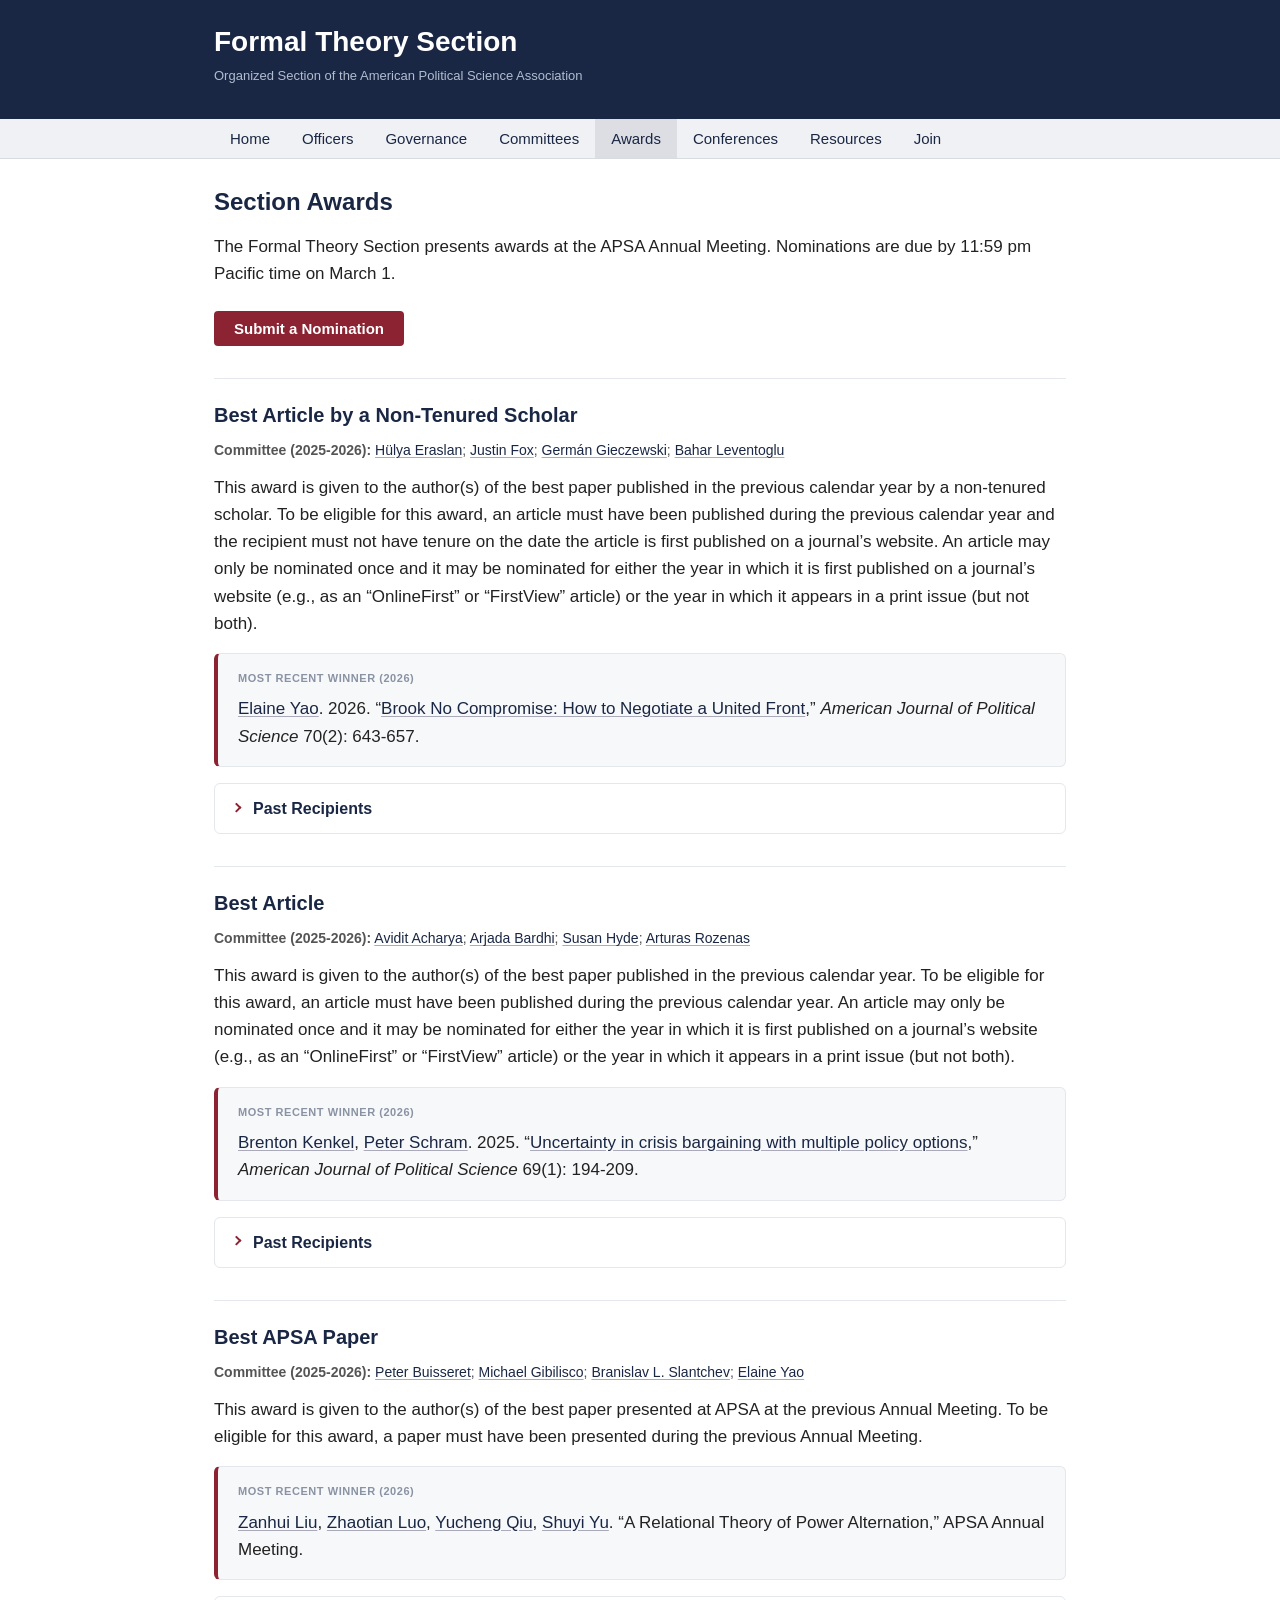
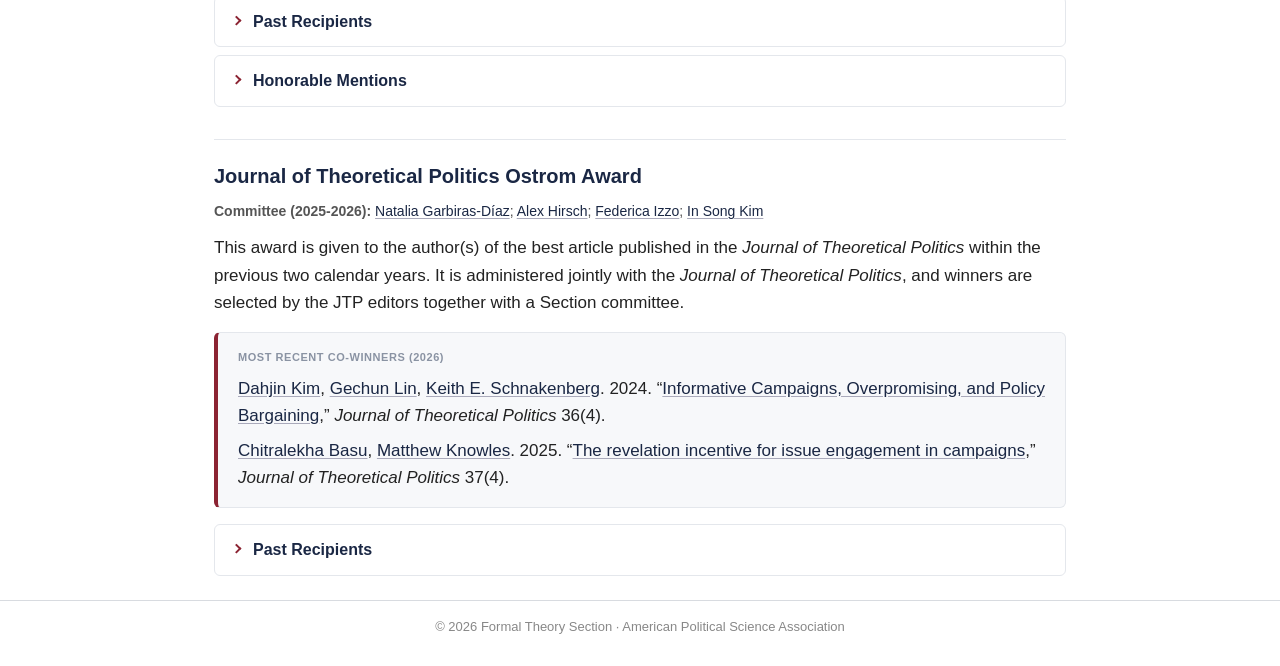
==== awards/index.html @ 9ce3aaee "Add files via upload" ====
<!DOCTYPE html>
<html lang="en">
<head>
  <meta charset="UTF-8">
  <meta name="viewport" content="width=device-width, initial-scale=1">
  <meta name="description" content="Organized Section of the American Political Science Association">
  <title>Awards | Formal Theory Section</title>
  <link rel="stylesheet" href="/css/style.css">
</head>
<body>
  <input type="checkbox" id="nav-toggle" class="nav-toggle" aria-label="Toggle navigation">

  <header class="site-header">
    <div class="container">
      <div>
        <a class="site-title" href="/">Formal Theory Section</a>
        <p class="site-subtitle">Organized Section of the American Political Science Association</p>
      </div>
      <label for="nav-toggle" class="nav-toggle-label"><span></span></label>
    </div>
  </header>

  <nav class="site-nav">
  <div class="container">
    <ul class="nav-links">
      
        <li>
          <a href="/">Home</a>
        </li>
      
        <li>
          <a href="/officers/">Officers</a>
        </li>
      
        <li>
          <a href="/governance/">Governance</a>
        </li>
      
        <li>
          <a href="/committees/">Committees</a>
        </li>
      
        <li class="active">
          <a href="/awards/">Awards</a>
        </li>
      
        <li>
          <a href="/conferences/">Conferences</a>
        </li>
      
        <li>
          <a href="/resources/">Resources</a>
        </li>
      
        <li>
          <a href="/join/">Join</a>
        </li>
      
    </ul>
  </div>
</nav>


  <main class="container">
    <h1 id="section-awards">Section Awards</h1>

<p>The Formal Theory Section presents awards at the APSA Annual Meeting. Nominations are due by 11:59 pm Pacific time on March 1.</p>

<div class="action-links">
  <a href="https://docs.google.com/forms/d/e/1FAIpQLSf7DLHlLGU-rUM0ptBWgCRl1wrGgBllB4pmg8CHPSzz0Dv0iA/viewform" target="_blank" rel="noopener">Submit a Nomination</a>
</div>

<div class="award-section">

  <h2 id="best-article-by-a-non-tenured-scholar">Best Article by a Non-Tenured Scholar</h2>

  <p class="committee"><strong>Committee (2025-2026):</strong> <a href="https://sites.google.com/view/hulya-eraslan/home" target="_blank" rel="noopener">Hülya Eraslan</a>; <a href="https://sites.wustl.edu/justinfox/" target="_blank" rel="noopener">Justin Fox</a>; <a href="https://germang.scholar.princeton.edu/" target="_blank" rel="noopener">Germán Gieczewski</a>; <a href="https://people.duke.edu/~bl38/" target="_blank" rel="noopener">Bahar Leventoglu</a></p>

  <p>This award is given to the author(s) of the best paper published in the previous calendar year by a non-tenured scholar. To be eligible for this award, an article must have been published during the previous calendar year and the recipient must not have tenure on the date the article is first published on a journal’s website. An article may only be nominated once and it may be nominated for either the year in which it is first published on a journal’s website (e.g., as an “OnlineFirst” or “FirstView” article) or the year in which it appears in a print issue (but not both).</p>

  <div class="card card-accent card-winner">
    <div class="person-role">Most Recent Winner (2026)</div>

    <p><a href="https://ecyao.github.io/" target="_blank" rel="noopener">Elaine Yao</a>. 2026. “<a href="https://doi.org/10.1111/ajps.12986" target="_blank" rel="noopener">Brook No Compromise: How to Negotiate a United Front</a>,” <em>American Journal of Political Science</em> 70(2): 643-657.</p>

  </div>

  <details class="acc">
<summary>Past Recipients</summary>
<div class="acc-body">

<table>
  <tbody>
  
    
    <tr>
      
      <td>2025</td>
      <td><a href="https://www.korhankocak.com/" target="_blank" rel="noopener">Korhan Kocak</a>, <a href="https://germang.scholar.princeton.edu/" target="_blank" rel="noopener">Germán Gieczewski</a></td>
      <td><a href="https://doi.org/10.1111/ajps.12913" target="_blank" rel="noopener">Collective Procrastination and Protest Cycles</a></td>
    </tr>
  
    
    <tr>
      
      <td>2024</td>
      <td><a href="https://taraslough.github.io/" target="_blank" rel="noopener">Tara Slough</a></td>
      <td><a href="https://doi.org/10.1111/ajps.12715" target="_blank" rel="noopener">Phantom Counterfactuals</a></td>
    </tr>
  
    
    <tr>
      
      <td>2023</td>
      <td><a href="https://www.christopherli.net" target="_blank" rel="noopener">Christopher Li</a>, <a href="https://germang.scholar.princeton.edu/" target="_blank" rel="noopener">Germán Gieczewski</a></td>
      <td><a href="https://doi.org/10.1111/ajps.12609" target="_blank" rel="noopener">Dynamic Policy Sabotage</a></td>
    </tr>
  
    
    <tr>
      
      <td>2022</td>
      <td><a href="https://www.linkedin.com/in/shichao-ma" target="_blank" rel="noopener">Schichao Ma</a></td>
      <td><a href="https://doi.org/10.1561/100.00018098" target="_blank" rel="noopener">Candidate Elimination in Competitive Autocracies</a></td>
    </tr>
  
  </tbody>
</table>
</div>
</details>

</div>

<div class="award-section">

  <h2 id="best-article">Best Article</h2>

  <p class="committee"><strong>Committee (2025-2026):</strong> <a href="https://aviditacharya.humsci.stanford.edu/" target="_blank" rel="noopener">Avidit Acharya</a>; <a href="https://www.arjadabardhi.com/" target="_blank" rel="noopener">Arjada Bardhi</a>; <a href="https://hydesusan.github.io/" target="_blank" rel="noopener">Susan Hyde</a>; <a href="http://www.arozenas.net/" target="_blank" rel="noopener">Arturas Rozenas</a></p>

  <p>This award is given to the author(s) of the best paper published in the previous calendar year. To be eligible for this award, an article must have been published during the previous calendar year. An article may only be nominated once and it may be nominated for either the year in which it is first published on a journal’s website (e.g., as an “OnlineFirst” or “FirstView” article) or the year in which it appears in a print issue (but not both).</p>

  <div class="card card-accent card-winner">
    <div class="person-role">Most Recent Winner (2026)</div>

    <p><a href="https://bkenkel.com/" target="_blank" rel="noopener">Brenton Kenkel</a>, <a href="https://peterschram.com/" target="_blank" rel="noopener">Peter Schram</a>. 2025. “<a href="https://doi.org/10.1111/ajps.12849" target="_blank" rel="noopener">Uncertainty in crisis bargaining with multiple policy options</a>,” <em>American Journal of Political Science</em> 69(1): 194-209.</p>

  </div>

  <details class="acc">
<summary>Past Recipients</summary>
<div class="acc-body">

<table>
  <tbody>
  
    
    <tr>
      
      <td>2025</td>
      <td><a href="https://sites.google.com/stanford.edu/steven-callander/" target="_blank" rel="noopener">Steven Callander</a>, <a href="https://www.linkedin.com/in/dana-foarta/" target="_blank" rel="noopener">Dana Foarta</a>, <a href="https://sites.google.com/site/takuosugaya/home" target="_blank" rel="noopener">Takuo Sugaya</a></td>
      <td><a href="https://doi.org/10.1111/ajps.12784" target="_blank" rel="noopener">The Dynamics of a Policy Outcome: Market Response and Bureaucratic Enforcement of a Policy Change</a></td>
    </tr>
  
    
    <tr>
      
      <td>2024</td>
      <td><a href="https://carloprato.com/" target="_blank" rel="noopener">Carlo Prato</a>, Edoardo Grillo</td>
      <td><a href="https://doi.org/10.1111/ajps.12672" target="_blank" rel="noopener">Reference Points and Democratic Backsliding</a></td>
    </tr>
  
    
    <tr>
      
      <td>2023</td>
      <td>Seth J. Hill</td>
      <td><a href="https://doi.org/10.1086/714922" target="_blank" rel="noopener">A Theory of Intensity, Electoral Competition, and Costly Political Action</a></td>
    </tr>
  
    
    <tr>
      
      <td>2022</td>
      <td><a href="https://sites.google.com/site/dziudawiola/home" target="_blank" rel="noopener">Wioletta Dziuda</a>, Will Howell</td>
      <td><a href="https://doi.org/10.1111/ajps.12568" target="_blank" rel="noopener">Political scandal: a theory</a></td>
    </tr>
  
    
    <tr>
      
      <td>2022</td>
      <td><a href="https://www.michaelfjoseph.com" target="_blank" rel="noopener">Michael F. Joseph</a></td>
      <td><a href="https://doi.org/10.1086/709145" target="_blank" rel="noopener">A Little Bit of Cheap Talk Is a Dangerous Thing</a></td>
    </tr>
  
  </tbody>
</table>
</div>
</details>

</div>

<div class="award-section">

  <h2 id="best-apsa-paper">Best APSA Paper</h2>

  <p class="committee"><strong>Committee (2025-2026):</strong> <a href="https://sites.google.com/view/pbuisseret/home" target="_blank" rel="noopener">Peter Buisseret</a>; <a href="https://michaelgibilisco.com/" target="_blank" rel="noopener">Michael Gibilisco</a>; <a href="http://slantchev.ucsd.edu/" target="_blank" rel="noopener">Branislav L. Slantchev</a>; <a href="https://ecyao.github.io/" target="_blank" rel="noopener">Elaine Yao</a></p>

  <p>This award is given to the author(s) of the best paper presented at APSA at the previous Annual Meeting. To be eligible for this award, a paper must have been presented during the previous Annual Meeting.</p>

  <div class="card card-accent card-winner">
    <div class="person-role">Most Recent Winner (2026)</div>

    <p><a href="https://sites.google.com/view/zanhui-liu/homepage" target="_blank" rel="noopener">Zanhui Liu</a>, <a href="http://www.luozhaotian.net/" target="_blank" rel="noopener">Zhaotian Luo</a>, <a href="mailto:ycqiu2018@nsd.pku.edu.cn">Yucheng Qiu</a>, <a href="https://www.shuyiyyu.com/" target="_blank" rel="noopener">Shuyi Yu</a>. “A Relational Theory of Power Alternation,” APSA Annual Meeting.</p>

  </div>

  <details class="acc">
<summary>Past Recipients</summary>
<div class="acc-body">

<table>
  <tbody>
  
    
    <tr>
      
      <td>2025</td>
      <td><a href="http://www.jackpaine.com/" target="_blank" rel="noopener">Jack Paine</a></td>
      <td><a href="https://drive.google.com/file/d/1sGAbxRXD6pCESy2hRARiUkT2pQQrSL1p/view?usp=drive_link" target="_blank" rel="noopener">The Threat-Enhancing Effect of Authoritarian Power Sharing</a></td>
    </tr>
  
    
    <tr>
      
      <td>2024</td>
      <td>Joseph Ruggiero</td>
      <td>What Makes a World War? A Structural Analysis of Integration</td>
    </tr>
  
    
    <tr>
      
      <td>2023</td>
      <td><a href="https://sites.google.com/view/pbuisseret/home" target="_blank" rel="noopener">Peter Buisseret</a>, <a href="https://carloprato.com/" target="_blank" rel="noopener">Carlo Prato</a></td>
      <td>Politics Transformed? Electoral Competition Under Ranked Choice Voting</td>
    </tr>
  
  </tbody>
</table>
</div>
</details>

  <details class="acc">
<summary>Honorable Mentions</summary>
<div class="acc-body">

<table>
  <tbody>
  
    
    <tr>
      
      <td>2025</td>
      <td><a href="https://benshaver.github.io/" target="_blank" rel="noopener">Benjamin Shaver</a></td>
      <td><a href="https://benshaver.github.io/files/Ability%20BS.pdf" target="_blank" rel="noopener">Signaling Competence with Policy Replacement</a></td>
    </tr>
  
  </tbody>
</table>
</div>
</details>

</div>

<div class="award-section">

  <h2 id="journal-of-theoretical-politics-ostrom-award">Journal of Theoretical Politics Ostrom Award</h2>

  <p class="committee"><strong>Committee (2025-2026):</strong> <a href="https://www.nataliagarbirasdiaz.com/" target="_blank" rel="noopener">Natalia Garbiras-Díaz</a>; <a href="https://www.its.caltech.edu/~avhirsch/" target="_blank" rel="noopener">Alex Hirsch</a>; <a href="https://www.federicaizzo.com/" target="_blank" rel="noopener">Federica Izzo</a>; <a href="https://web.mit.edu/insong/www/" target="_blank" rel="noopener">In Song Kim</a></p>

  <p>This award is given to the author(s) of the best article published in the <em>Journal of Theoretical Politics</em> within the previous two calendar years. It is administered jointly with the <em>Journal of Theoretical Politics</em>, and winners are selected by the JTP editors together with a Section committee.</p>

  <div class="card card-accent card-winner">
    <div class="person-role">Most Recent Co-Winners (2026)</div>

    <p><a href="https://dahjinkim.github.io/" target="_blank" rel="noopener">Dahjin Kim</a>, <a href="https://lingechun.github.io/" target="_blank" rel="noopener">Gechun Lin</a>, <a href="https://www.keith-schnakenberg.com/" target="_blank" rel="noopener">Keith E. Schnakenberg</a>. 2024. “<a href="https://doi.org/10.1177/09516298241268751" target="_blank" rel="noopener">Informative Campaigns, Overpromising, and Policy Bargaining</a>,” <em>Journal of Theoretical Politics</em> 36(4).</p>
    <p><a href="https://www.chitralekhabasu.com/" target="_blank" rel="noopener">Chitralekha Basu</a>, <a href="https://www.matthewpknowles.com/" target="_blank" rel="noopener">Matthew Knowles</a>. 2025. “<a href="https://doi.org/10.1177/09516298251334331" target="_blank" rel="noopener">The revelation incentive for issue engagement in campaigns</a>,” <em>Journal of Theoretical Politics</em> 37(4).</p>

  </div>

  <details class="acc">
<summary>Past Recipients</summary>
<div class="acc-body">

<table>
  <tbody>
  
    
    <tr>
      
      <td>2025</td>
      <td><a href="https://kenyahagi.weebly.com/" target="_blank" rel="noopener">Ken Yahagi</a>, <a href="https://sites.google.com/view/yohei-yamaguchi/home" target="_blank" rel="noopener">Yohei Yamaguchi</a></td>
      <td><a href="https://doi.org/10.1177/09516298231208412" target="_blank" rel="noopener">Law enforcement and political misinformation</a></td>
    </tr>
  
    
    <tr>
      
      <td>2025</td>
      <td><a href="https://www.benjaminbroman.com/" target="_blank" rel="noopener">Benjamin Broman</a></td>
      <td><a href="https://doi.org/10.1177/09516298231183640" target="_blank" rel="noopener">Indirect rule and mass threat: Two paths to direct rule</a></td>
    </tr>
  
    
    <tr>
      
      <td>2024</td>
      <td><a href="https://michaelgibilisco.com/" target="_blank" rel="noopener">Michael Gibilisco</a></td>
      <td><a href="https://doi.org/10.1177/09516298231185113" target="_blank" rel="noopener">Mowing the Grass</a></td>
    </tr>
  
    
    <tr>
      
      <td>2024</td>
      <td><a href="https://www.hannahksimpson.com/" target="_blank" rel="noopener">Hannah K. Simpson</a></td>
      <td><a href="https://doi.org/10.1177/09516298231162040" target="_blank" rel="noopener">Access to Justice in Revenue-Seeking Legal Institutions</a></td>
    </tr>
  
    
    <tr>
      
      <td>2023</td>
      <td><a href="https://kisookim.github.io/" target="_blank" rel="noopener">Kisoo Kim</a>, <a href="https://voices.uchicago.edu/fowler/" target="_blank" rel="noopener">Anthony Fowler</a></td>
      <td><a href="https://doi.org/10.1177/09516298221122094" target="_blank" rel="noopener">An information-based explanation for partisan media sorting</a></td>
    </tr>
  
    
    <tr>
      
      <td>2022</td>
      <td>Charles R. Hankla, Raúl A. Ponce-Rodríguez, Eunice Heredia-Ortiz, <a href="https://ays.gsu.edu/profile/jorge-martinez-vazquez/" target="_blank" rel="noopener">Jorge Martinez-Vazquez</a></td>
      <td><a href="https://doi.org/10.1177/0951629820956287" target="_blank" rel="noopener">The politics of fiscal federalism: Building a stronger decentralization theorem</a></td>
    </tr>
  
    
    <tr>
      
      <td>2022</td>
      <td>J. Andrew Harris, Robin Harding, <a href="https://aviditacharya.humsci.stanford.edu/" target="_blank" rel="noopener">Avidit Acharya</a></td>
      <td><a href="https://doi.org/10.1177/0951629820941110" target="_blank" rel="noopener">Security in the absence of a state: traditional authority livestock trading and maritime piracy in northern Somalia</a></td>
    </tr>
  
  </tbody>
</table>
</div>
</details>

</div>


  </main>

  <footer class="site-footer">
  <div class="container">
    <p>&copy; 2026 Formal Theory Section &middot; American Political Science Association</p>
  </div>
</footer>

</body>
</html>
---- css/style.css ----
/* ---- Reset & Base ---- */
*, *::before, *::after {
  box-sizing: border-box;
  margin: 0;
  padding: 0;
}

body {
  font-family: -apple-system, BlinkMacSystemFont, "Segoe UI", Roboto, Helvetica, Arial, sans-serif;
  font-size: 17px;
  line-height: 1.6;
  color: #222;
  background: #fff;
  overflow-y: scroll;
}

.container {
  max-width: 900px;
  margin: 0 auto;
  padding: 0 24px;
}

a {
  color: #1a2744;
  text-decoration: underline;
  text-decoration-color: #aab;
  text-underline-offset: 2px;
}
a:hover {
  text-decoration-color: #1a2744;
}

/* ---- Header ---- */
.site-header {
  background: #1a2744;
  color: #fff;
  padding: 20px 0 20px;
}
.site-title {
  font-size: 28px;
  font-weight: 700;
  color: #fff;
  text-decoration: none;
}
.site-title:hover {
  color: #fff;
  text-decoration: none;
}
.site-subtitle {
  font-size: 13px;
  color: #b0bdd0;
  margin-top: 1px;
}

/* ---- Navigation ---- */
.site-nav {
  background: #f0f1f4;
  border-bottom: 1px solid #d8dbe0;
  overflow: hidden;
}
.site-nav .container {
  display: flex;
  max-width: 900px;
  margin: 0 auto;
  padding: 0 24px;
}
.nav-links {
  list-style: none;
  display: flex;
  flex-wrap: wrap;
  margin: 0;
  padding: 0;
}
.nav-links li {
  margin: 0;
}
.nav-links li a {
  display: block;
  padding: 12px 16px;
  font-size: 15px;
  line-height: 1;
  color: #1a2744;
  text-decoration: none;
  font-weight: 500;
}
.nav-links li a:hover,
.nav-links li.active a {
  background: #dcdee4;
}

/* Mobile nav toggle */
.nav-toggle {
  display: none;
}
.nav-toggle-label {
  display: none;
  cursor: pointer;
  width: 30px;
  height: 22px;
  position: relative;
}
.nav-toggle-label span,
.nav-toggle-label span::before,
.nav-toggle-label span::after {
  display: block;
  background: #fff;
  height: 3px;
  width: 100%;
  border-radius: 2px;
  position: absolute;
}
.nav-toggle-label span {
  top: 50%;
  transform: translateY(-50%);
}
.nav-toggle-label span::before {
  content: "";
  top: -7px;
}
.nav-toggle-label span::after {
  content: "";
  top: 7px;
}

@media (max-width: 640px) {
  .site-header .container {
    display: flex;
    justify-content: space-between;
    align-items: center;
  }
  .nav-toggle-label {
    display: block;
  }
  .site-subtitle {
    display: none;
  }
  .nav-toggle ~ .site-nav {
    display: none;
  }
  .nav-toggle:checked ~ .site-nav {
    display: block;
  }
  .nav-toggle:checked ~ .site-nav .nav-links {
    display: flex;
    flex-direction: column;
  }
}

/* ---- Main Content ---- */
main.container {
  padding: 24px 24px 0;
}

h1 {
  font-size: 24px;
  font-weight: 700;
  color: #1a2744;
  margin-bottom: 12px;
}
h2 {
  font-size: 20px;
  font-weight: 700;
  color: #1a2744;
  margin-top: 32px;
  margin-bottom: 8px;
  padding-top: 20px;
  border-top: 1px solid #e4e7ec;
}
h3 {
  font-size: 17px;
  font-weight: 600;
  color: #333;
  margin-top: 24px;
  margin-bottom: 6px;
}

p {
  margin-bottom: 12px;
}

ul, ol {
  margin-bottom: 12px;
  padding-left: 24px;
}
li {
  margin-bottom: 3px;
}

hr {
  border: none;
  border-top: 1px solid #e4e7ec;
  margin: 24px 0;
}

/* ---- Tables ---- */
table {
  width: 100%;
  border-collapse: collapse;
  margin: 16px 0;
  font-size: 15px;
  border-top: 1px solid #eee;
}
thead th {
  text-align: left;
  padding: 8px 12px;
  background: #f0f1f4;
  border-bottom: 2px solid #d8dbe0;
  font-weight: 600;
  color: #1a2744;
}
tbody td {
  padding: 6px 12px;
  border-bottom: 1px solid #eee;
}
tbody tr:hover {
  background: #f8f9fb;
}

/* ---- Lead paragraph (homepage) ---- */
.lead {
  font-size: 19px;
  line-height: 1.65;
}

/* ---- Action links (reddish buttons) ---- */
.action-links {
  display: flex;
  flex-wrap: wrap;
  gap: 10px;
  margin: 24px 0;
}
.action-links a {
  display: inline-block;
  padding: 10px 20px;
  background: #8b2332;
  border-radius: 4px;
  text-decoration: none;
  color: #fff;
  font-weight: 600;
  font-size: 15px;
  line-height: 1;
}
.action-links a:hover {
  background: #6e1a27;
  color: #fff;
}
.action-links a.secondary {
  background: transparent;
  border: 2px solid #1a2744;
  padding: 8px 18px;
  color: #1a2744;
}
.action-links a.secondary:hover {
  background: #1a2744;
  color: #fff;
}
/* ---- Award sections ---- */
.committee {
  font-size: 14px;
  color: #555;
  margin-top: 2px;
}
.committee-note {
  font-size: 13px;
  color: #888;
  margin-top: 6px;
}

/* ---- Cards ---- */
.card {
  background: #f7f8fa;
  border: 1px solid #e4e7ec;
  border-radius: 6px;
  padding: 16px 20px;
  margin: 16px 0;
}
.card-accent {
  border-left: 4px solid #8b2332;
}
.card-title {
  font-size: 17px;
  font-weight: 700;
  color: #1a2744;
  margin: 0 0 8px;
}
.card-grid {
  display: grid;
  grid-template-columns: repeat(auto-fill, minmax(260px, 1fr));
  gap: 14px;
  margin: 16px 0;
}
.card-grid .card {
  margin: 0;
  display: flex;
  flex-direction: column;
}
.card > :last-child {
  margin-bottom: 0;
}
.card-winner .person-role {
  margin-bottom: 8px;
}
.card-winner p {
  margin-bottom: 8px;
}
.person-name,
.card-big {
  font-size: 16px;
  font-weight: 600;
  color: #1a2744;
  margin: 5px 0 1px;
}
.person-inst,
.card-sub {
  font-size: 13px;
  color: #666;
}
.card .action-links {
  margin: 12px 0 0;
}
a.card-link {
  display: block;
  text-decoration: none;
  color: #222;
}
a.card-link:hover {
  border-color: #8a93a3;
  background: #f0f2f6;
}
.person-links {
  margin-top: auto;
  padding-top: 8px;
}
.person-links .icon-link:first-child {
  margin-left: 0;
}

/* ---- Key/value metadata ---- */
.meta {
  margin: 0;
  padding: 0;
}
.meta-row {
  display: flex;
  gap: 14px;
  padding: 5px 0;
}
.meta-row + .meta-row {
  border-top: 1px solid #e7e9ee;
}
.meta-row dt {
  flex: 0 0 96px;
  font-size: 11px;
  font-weight: 700;
  letter-spacing: 0.05em;
  text-transform: uppercase;
  color: #8a93a3;
  padding-top: 3px;
}
.person-role,
.card-label {
  font-size: 11px;
  font-weight: 700;
  letter-spacing: 0.05em;
  text-transform: uppercase;
  color: #8a93a3;
}
.meta-row dd {
  flex: 1;
  margin: 0;
  font-size: 15px;
  color: #333;
}
.card .committee-note {
  margin: 10px 0 0;
  padding-top: 8px;
  border-top: 1px solid #e7e9ee;
  font-size: 12px;
  color: #99a0ac;
}

/* ---- Document chips ---- */
.doc-chips {
  display: flex;
  flex-wrap: wrap;
  gap: 8px;
}
.doc-chip {
  display: inline-flex;
  align-items: center;
  gap: 6px;
  padding: 4px 11px;
  font-size: 13px;
  font-weight: 500;
  line-height: 1.5;
  color: #1a2744;
  background: #eef0f4;
  border: 1px solid #dfe3ea;
  border-radius: 999px;
  text-decoration: none;
}
.doc-chip svg {
  flex-shrink: 0;
  opacity: 0.65;
}
.doc-chip:hover {
  background: #1a2744;
  color: #fff;
  border-color: #1a2744;
  text-decoration: none;
}
.doc-chip:hover svg {
  opacity: 1;
}

/* ---- Accordions ---- */
details.acc {
  border: 1px solid #e4e7ec;
  border-radius: 6px;
  margin: 8px 0;
  background: #fff;
}
details.acc > summary {
  list-style: none;
  cursor: pointer;
  padding: 12px 16px 12px 38px;
  font-size: 16px;
  font-weight: 600;
  color: #1a2744;
  position: relative;
  border-radius: 5px;
}
details.acc[open] > summary {
  border-radius: 5px 5px 0 0;
}
details.acc > summary::-webkit-details-marker {
  display: none;
}
details.acc > summary::before {
  content: "";
  position: absolute;
  left: 18px;
  top: 50%;
  width: 7px;
  height: 7px;
  border-right: 2px solid #8b2332;
  border-bottom: 2px solid #8b2332;
  transform: translateY(-70%) rotate(-45deg);
  transition: transform 0.15s ease;
}
details.acc[open] > summary::before {
  transform: translateY(-30%) rotate(45deg);
}
details.acc > summary:hover {
  background: #f7f8fa;
  text-decoration: none;
}
details.acc[open] > summary {
  background: #f7f8fa;
  border-bottom: 1px solid #e4e7ec;
}
.acc-body {
  padding: 12px 16px;
}
.acc-body > :last-child {
  margin-bottom: 0;
}
.acc-body table {
  margin: 0;
  border-top: none;
}

/* ---- Icon links (officer contact) ---- */
.icon-link {
  display: inline-block;
  vertical-align: middle;
  margin-left: 6px;
  color: #1a2744;
  text-decoration: none;
  opacity: 0.5;
}
.icon-link:hover {
  opacity: 1;
}
.icon-link svg {
  vertical-align: middle;
}

/* ---- Collapsible sections ---- */
details {
  margin-top: 8px;
}
details summary {
  cursor: pointer;
  font-size: 17px;
  font-weight: 600;
  color: #1a2744;
  padding: 6px 0;
}
details summary:hover {
  text-decoration: underline;
}

/* ---- Footer ---- */
.site-footer {
  margin-top: 24px;
  padding: 16px 0;
  border-top: 1px solid #d8dbe0;
}
.site-footer p {
  font-size: 13px;
  color: #888;
  text-align: center;
}

/* ---- Print ---- */
@media print {
  .site-header, .site-nav, .site-footer { display: none; }
  main { padding: 0; }
}
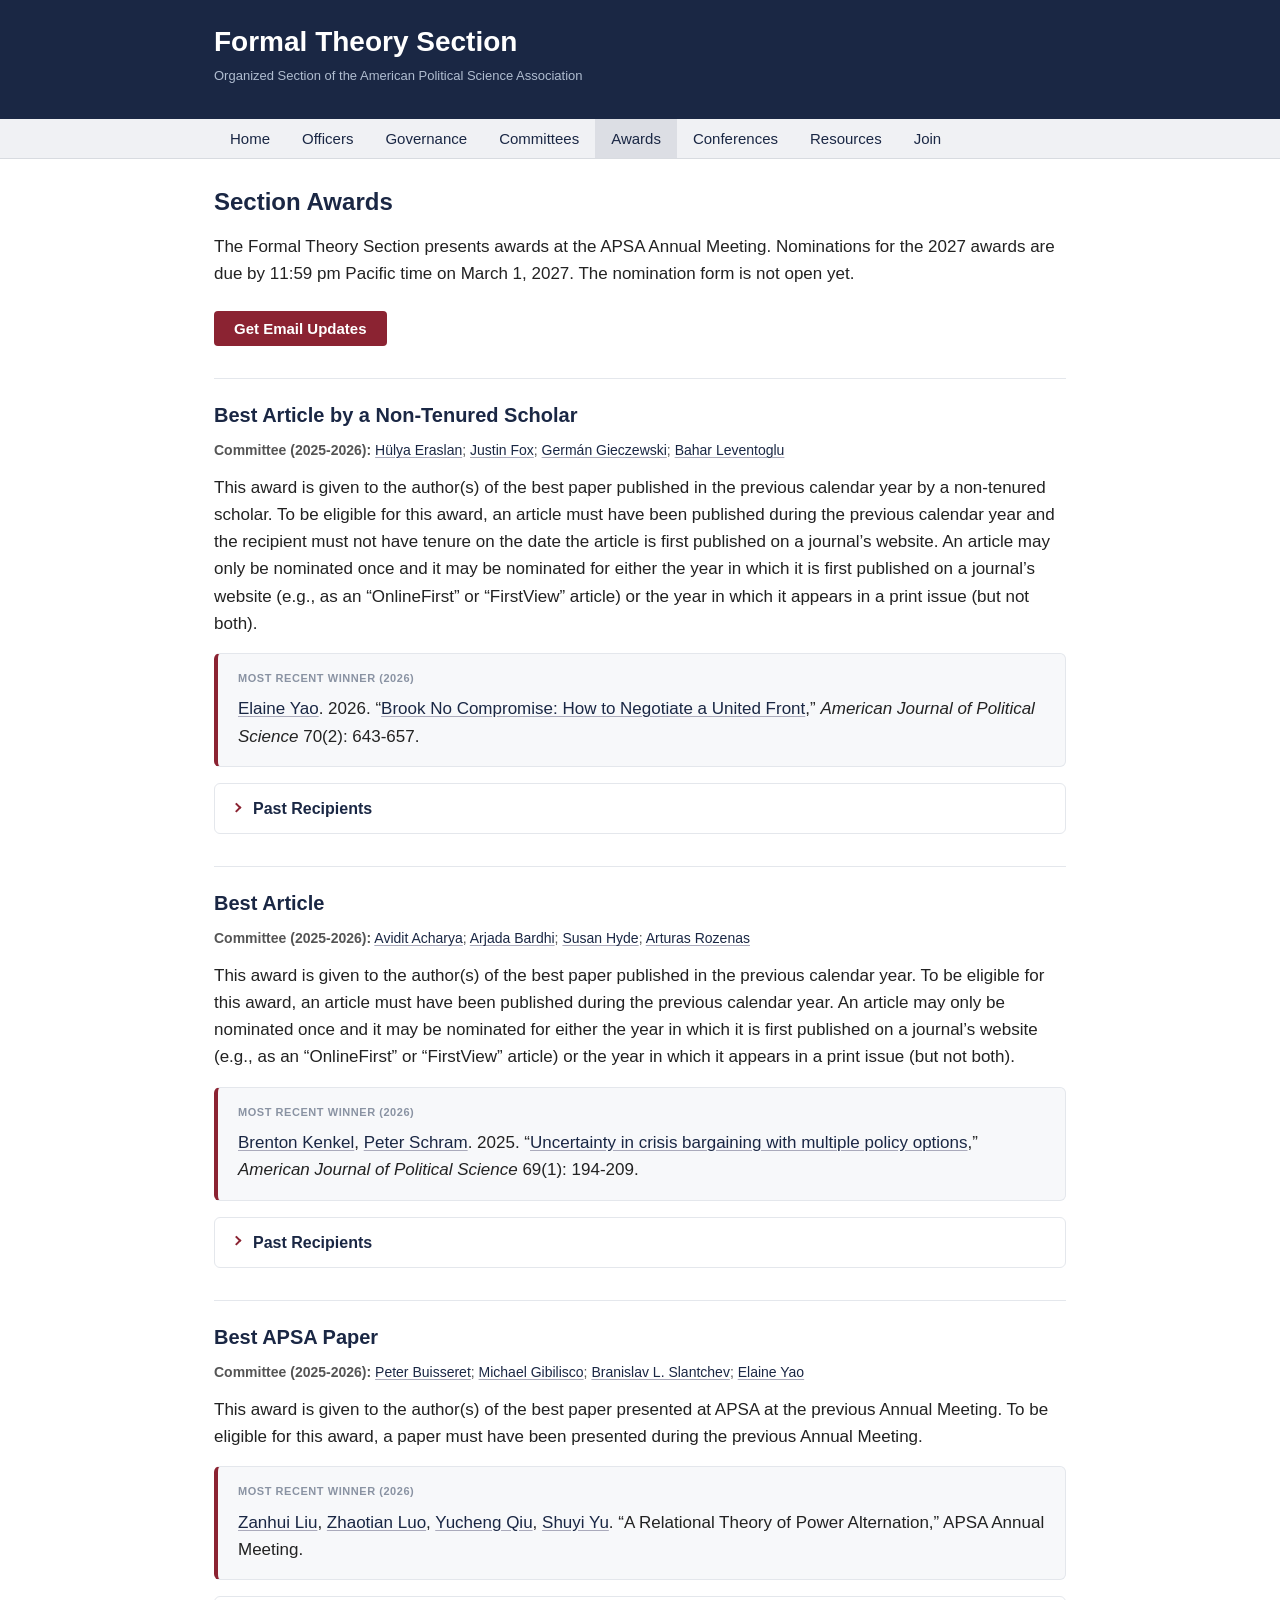
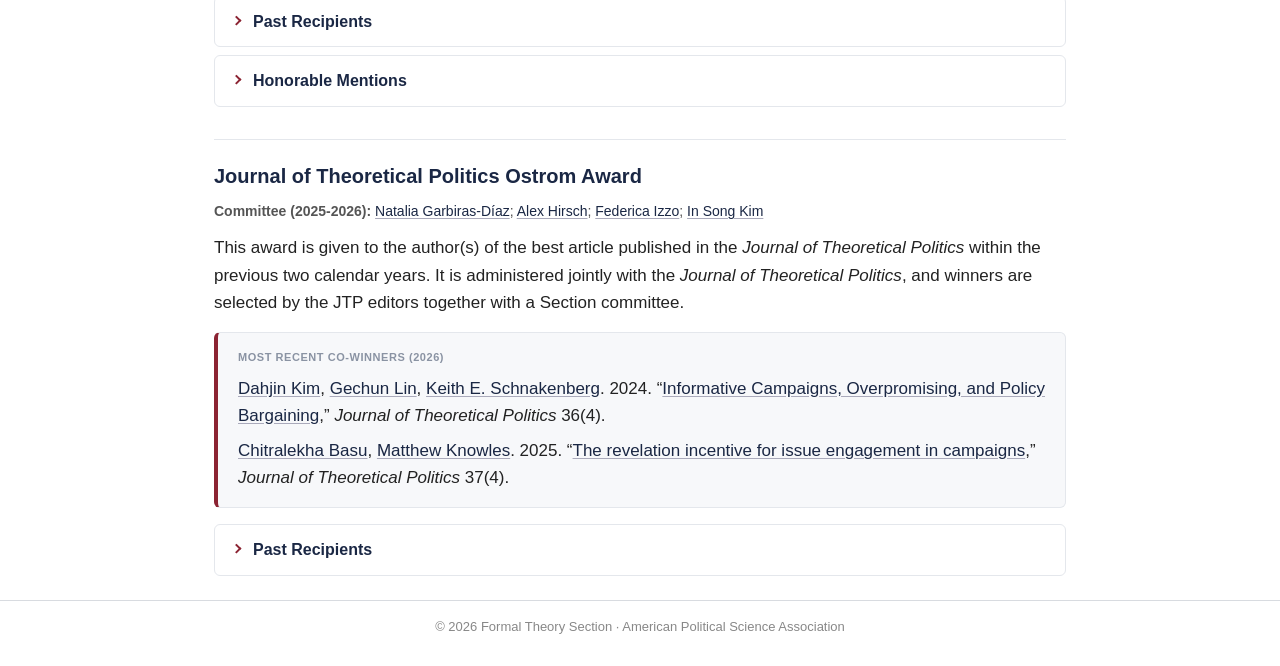
==== commit b62e2f4b: "update with new officers + other small fixes" ====
--- a/awards/index.html
+++ b/awards/index.html
@@ -5,6 +5,7 @@
   <meta name="viewport" content="width=device-width, initial-scale=1">
   <meta name="description" content="Organized Section of the American Political Science Association">
   <title>Awards | Formal Theory Section</title>
+  <link rel="icon" href="/favicon.ico" sizes="any">
   <link rel="stylesheet" href="/css/style.css">
 </head>
 <body>
@@ -64,10 +65,10 @@
   <main class="container">
     <h1 id="section-awards">Section Awards</h1>
 
-<p>The Formal Theory Section presents awards at the APSA Annual Meeting. Nominations are due by 11:59 pm Pacific time on March 1.</p>
+<p>The Formal Theory Section presents awards at the APSA Annual Meeting. Nominations for the 2027 awards are due by 11:59 pm Pacific time on March 1, 2027. The nomination form is not open yet.</p>
 
 <div class="action-links">
-  <a href="https://docs.google.com/forms/d/e/1FAIpQLSf7DLHlLGU-rUM0ptBWgCRl1wrGgBllB4pmg8CHPSzz0Dv0iA/viewform" target="_blank" rel="noopener">Submit a Nomination</a>
+  <a href="https://groups.google.com/a/lists.berkeley.edu/g/formaltheory" target="_blank" rel="noopener">Get Email Updates</a>
 </div>
 
 <div class="award-section">
